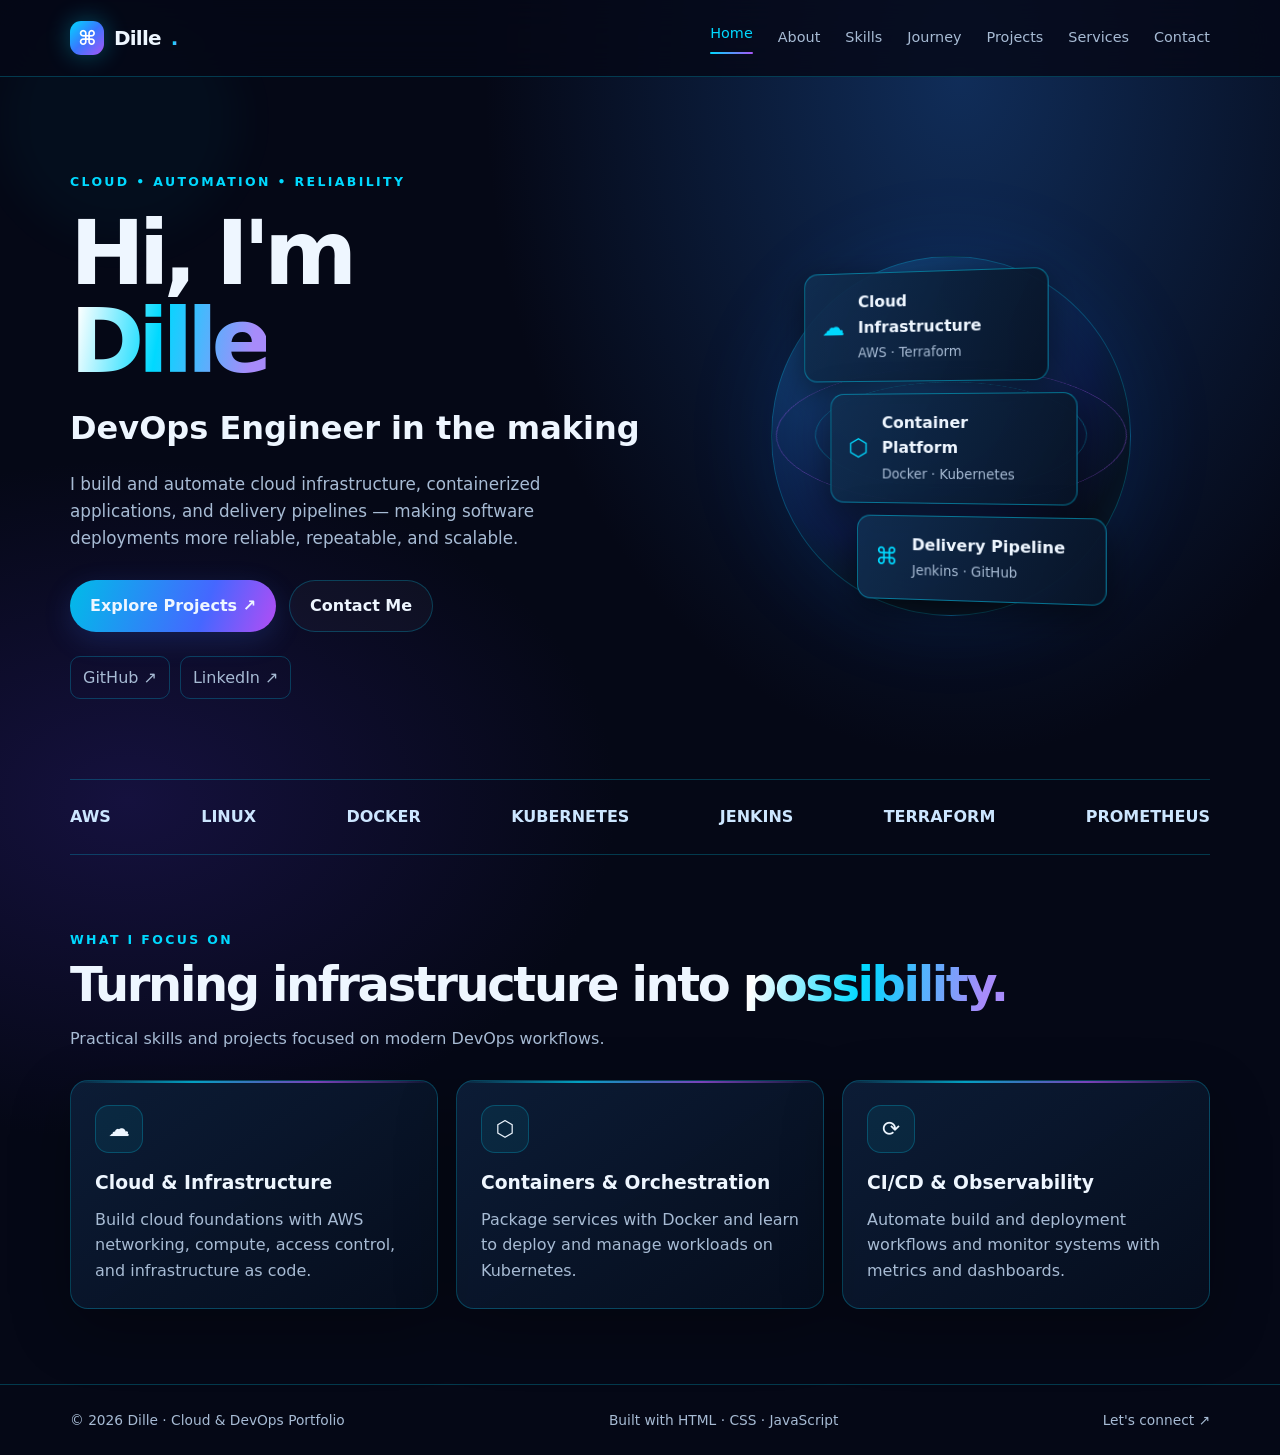
==== index.html @ 9fa3e23a "my-porfolio" ====
<!DOCTYPE html>
<html lang="en">
<head>
    <meta charset="UTF-8">
    <meta name="viewport" content="width=device-width, initial-scale=1.0">
    <meta name="theme-color" content="#050816">
    <meta name="description" content="Dille's Cloud and DevOps Engineer portfolio">
    <title>Home | Dille — DevOps Engineer</title>
    <link rel="stylesheet" href="style.css">
</head>
<body>
    <div class="cursor-glow"></div>
    
    <!-- Navbar Header section -->
    <header class="navbar">
        <div class="container nav-inner">
            <a class="brand" href="index.html">
                <span class="brand-mark">⌘</span>Dille<span class="gradient">.</span>
            </a>
            <nav class="nav-links" aria-label="Main navigation">
                <a class="active" href="index.html">Home</a>
                <a class="" href="about.html">About</a>
                <a class="" href="skills.html">Skills</a>
                <a class="" href="journey.html">Journey</a>
                <a class="" href="projects.html">Projects</a>
                <a class="" href="services.html">Services</a>
                <a class="" href="contact.html">Contact</a>
            </nav>
            <button class="menu-btn" aria-label="Toggle navigation" aria-expanded="false">☰</button>
        </div>
    </header>

    <!-- Main Content -->
    <main>
        <!-- Hero Section -->
        <section class="container hero">
            <div class="reveal">
                <div class="eyebrow">Cloud • Automation • Reliability</div>
                <h1>Hi, I'm<br><span class="gradient">Dille</span></h1>
                <h2>DevOps Engineer in the making</h2>
                <p class="lead">I build and automate cloud infrastructure, containerized applications, and delivery pipelines — making software deployments more reliable, repeatable, and scalable.</p>
                <div class="actions">
                    <a class="btn primary" href="projects.html">Explore Projects ↗</a>
                    <a class="btn" href="contact.html">Contact Me</a>
                </div>
                <div class="socials">
                    <a href="https://github.com/" target="_blank" rel="noreferrer">GitHub ↗</a>
                    <a href="https://www.linkedin.com/" target="_blank" rel="noreferrer">LinkedIn ↗</a>
                </div>
            </div>
            <div class="hero-art reveal">
                <div class="orb"></div>
                <div class="server-stack">
                    <div class="server">
                        <span class="server-icon">☁</span>
                        <div>
                            <strong>Cloud Infrastructure</strong>
                            <small>AWS · Terraform</small>
                        </div>
                        <span class="status"></span>
                    </div>
                    <div class="server">
                        <span class="server-icon">⬡</span>
                        <div>
                            <strong>Container Platform</strong>
                            <small>Docker · Kubernetes</small>
                        </div>
                        <span class="status"></span>
                    </div>
                    <div class="server">
                        <span class="server-icon">⌘</span>
                        <div>
                            <strong>Delivery Pipeline</strong>
                            <small>Jenkins · GitHub</small>
                        </div>
                        <span class="status"></span>
                    </div>
                </div>
            </div>
        </section>

        <!-- Tech Strip Component -->
        <div class="container tech-strip reveal">
            <span>AWS</span>
            <span>LINUX</span>
            <span>DOCKER</span>
            <span>KUBERNETES</span>
            <span>JENKINS</span>
            <span>TERRAFORM</span>
            <span>PROMETHEUS</span>
        </div>

        <!-- Focus / Features Section -->
        <section class="container section">
            <div class="section-head reveal">
                <div class="eyebrow">What I focus on</div>
                <h2>Turning infrastructure into <span class="gradient">possibility.</span></h2>
                <p>Practical skills and projects focused on modern DevOps workflows.</p>
            </div>
            <div class="grid">
                <article class="card reveal">
                    <div class="icon-box">☁</div>
                    <h3>Cloud & Infrastructure</h3>
                    <p>Build cloud foundations with AWS networking, compute, access control, and infrastructure as code.</p>
                </article>
                <article class="card reveal">
                    <div class="icon-box">⬡</div>
                    <h3>Containers & Orchestration</h3>
                    <p>Package services with Docker and learn to deploy and manage workloads on Kubernetes.</p>
                </article>
                <article class="card reveal">
                    <div class="icon-box">⟳</div>
                    <h3>CI/CD & Observability</h3>
                    <p>Automate build and deployment workflows and monitor systems with metrics and dashboards.</p>
                </article>
            </div>
        </section>
    </main>

    <!-- Footer section -->
    <footer class="footer">
        <div class="container footer-inner">
            <span>© <span data-year>2026</span> Dille · Cloud &amp; DevOps Portfolio</span>
            <span>Built with HTML · CSS · JavaScript</span>
            <a href="contact.html">Let's connect ↗</a>
        </div>
    </footer>

    <script src="script.js"></script>
</body>
</html>
---- style.css ----
:root {
    --bg: #050816;
    --panel: #0b1428;
    --panel2: #0a1d36;
    --text: #eef6ff;
    --muted: #a7bbd4;
    --cyan: #00d9ff;
    --blue: #3977ff;
    --purple: #a855f7;
    --line: rgba(0,217,255,.24);
    --shadow: 0 20px 60px rgba(0,0,0,.3);
}

* {
    box-sizing: border-box;
}

html {
    scroll-behavior: smooth;
}

body {
    margin: 0;
    background: radial-gradient(ellipse at 75% 5%, #102d59 0, transparent 35%), 
                radial-gradient(ellipse at 10% 55%, #15113e 0, transparent 30%), 
                var(--bg);
    color: var(--text);
    font-family: Inter, ui-sans-serif, system-ui, -apple-system, Segoe UI, Arial, sans-serif;
    line-height: 1.6;
    overflow-x: hidden;
}



a {
    color: inherit;
    text-decoration: none;
}

.container {
    width: min(1140px, 92%);
    margin: auto;
}

.navbar {
    position: sticky;
    top: 0;
    z-index: 10;
    background: rgba(5, 8, 22, .82);
    backdrop-filter: blur(18px);
    border-bottom: 1px solid var(--line);
}

.nav-inner {
    min-height: 76px;
    display: flex;
    align-items: center;
    justify-content: space-between;
    gap: 20px;
}

.brand {
    font-weight: 850;
    font-size: 1.25rem;
    letter-spacing: -.04em;
    display: flex;
    align-items: center;
    gap: 10px;
}

.brand-mark {
    display: grid;
    place-items: center;
    width: 34px;
    height: 34px;
    border-radius: 11px;
    background: linear-gradient(135deg, var(--cyan), var(--blue), var(--purple));
    color: #fff;
    box-shadow: 0 0 25px #00d9ff55;
}

.nav-links {
    display: flex;
    gap: clamp(10px, 2vw, 25px);
    align-items: center;
}

.nav-links a {
    font-size: .9rem;
    color: var(--muted);
    transition: .25s;
}

.nav-links a:hover,
.nav-links a.active {
    color: var(--cyan);
}

.nav-links a.active:after {
    content: "";
    display: block;
    height: 2px;
    background: linear-gradient(90deg, var(--cyan), var(--purple));
    margin-top: 6px;
    border-radius: 5px;
}

.menu-btn {
    display: none;
    background: transparent;
    color: var(--text);
    border: 1px solid var(--line);
    border-radius: 10px;
    padding: 8px 12px;
    font-size: 1.1rem;
}

.hero {
    min-height: 78vh;
    display: grid;
    grid-template-columns: 1.05fr .95fr;
    align-items: center;
    gap: 50px;
    padding: 70px 0 55px;
}

.eyebrow {
    color: var(--cyan);
    font-size: .78rem;
    font-weight: 800;
    text-transform: uppercase;
    letter-spacing: .19em;
}

.hero h1 {
    font-size: clamp(3.2rem, 7vw, 6rem);
    line-height: .98;
    letter-spacing: -.07em;
    margin: 18px 0;
}

.gradient {
    background: linear-gradient(100deg, #fff 5%, var(--cyan) 45%, #a78bfa 90%);
    -webkit-background-clip: text;
    background-clip: text;
    color: transparent;
}

.hero h2 {
    font-size: clamp(1.3rem, 2.5vw, 2rem);
    margin: 0 0 15px;
}

.lead {
    max-width: 600px;
    color: var(--muted);
    font-size: 1.05rem;
}

.actions {
    display: flex;
    gap: 13px;
    flex-wrap: wrap;
    margin-top: 28px;
}

.btn {
    display: inline-flex;
    align-items: center;
    justify-content: center;
    gap: 9px;
    border-radius: 999px;
    padding: 12px 20px;
    font-weight: 750;
    border: 1px solid var(--line);
    transition: transform .25s, box-shadow .25s;
    background: rgba(255, 255, 255, .03);
    color: var(--text);
    cursor: pointer;
}

.btn.primary {
    border: 0;
    background: linear-gradient(110deg, #00bce8, #4567ff 65%, #b34df4);
    box-shadow: 0 8px 28px #3977ff30;
}

.btn:hover {
    transform: translateY(-3px);
    box-shadow: 0 10px 30px #00d9ff2b;
}

.hero-art {
    min-height: 420px;
    position: relative;
    display: grid;
    place-items: center;
}

.orb {
    position: absolute;
    width: min(360px, 75vw);
    aspect-ratio: 1;
    border-radius: 50%;
    background: radial-gradient(circle at 35% 25%, #164e8a, #0b1740 55%, #070b19 72%);
    border: 1px solid #00d9ff44;
    box-shadow: 0 0 90px #006aff22, inset 0 0 60px #00d9ff15;
    animation: float 6s ease-in-out infinite;
}

.orb:before,
.orb:after {
    content: "";
    position: absolute;
    inset: 12%;
    border: 1px solid #00d9ff55;
    border-radius: 50%;
    transform: rotateX(67deg) rotateZ(-25deg);
}

.orb:after {
    inset: 1%;
    transform: rotateX(67deg) rotateZ(35deg);
    border-color: #a855f766;
}

.server-stack {
    position: relative;
    z-index: 1;
    display: grid;
    gap: 12px;
    transform: perspective(800px) rotateY(-9deg);
}

.server {
    width: 250px;
    padding: 16px 18px;
    border: 1px solid #00d9ff75;
    border-radius: 14px;
    background: linear-gradient(115deg, #102d50ee, #071326f5);
    box-shadow: 0 10px 35px #0008;
    display: flex;
    align-items: center;
    gap: 14px;
    animation: float 5s ease-in-out infinite;
}

.server:nth-child(2) {
    margin-left: 28px;
    animation-delay: -1.2s;
}

.server:nth-child(3) {
    margin-left: 56px;
    animation-delay: -2.2s;
}

.server-icon {
    font-size: 1.5rem;
    color: var(--cyan);
}

.server strong {
    display: block;
}

.server small {
    color: var(--muted);
}

.sidebar {
    margin-left: auto;
    width: 8px;
    height: 8px;
    border-radius: 50%;
    background: #41f5a5;
    box-shadow: 0 0 12px #41f5a5;
}

.tech-strip {
    display: flex;
    justify-content: space-between;
    gap: 16px;
    flex-wrap: wrap;
    padding: 24px 0;
    border-top: 1px solid var(--line);
    border-bottom: 1px solid var(--line);
    color: var(--muted);
    font-weight: 750;
}


.tech-strip span {
    color: #cce6ff;
}

/* Base Layout Sections */
.section {
    padding: 75px 0;
}

.section-head {
    margin-bottom: 28px;
}

.section-head h1,
.section-head h2 {
    font-size: clamp(2rem, 4vw, 3rem);
    letter-spacing: -.05em;
    line-height: 1.1;
    margin: 8px 0;
}

.section-head p {
    color: var(--muted);
    max-width: 700px;
}

/* Layout Grids */
.grid {
    display: grid;
    grid-template-columns: repeat(3, 1fr);
    gap: 18px;
}

.grid.two {
    grid-template-columns: repeat(2, 1fr);
}

/* UI Cards and Elements */
.card {
    position: relative;
    padding: 24px;
    border: 1px solid var(--line);
    border-radius: 18px;
    background: linear-gradient(145deg, rgba(13, 31, 57, .9), rgba(6, 14, 30, .92));
    box-shadow: var(--shadow);
    transition: transform .25s, border-color .25s;
    overflow: hidden;
}

.card:before {
    content: "";
    position: absolute;
    inset: 0 auto auto 0;
    width: 100%;
    height: 2px;
    background: linear-gradient(90deg, transparent, var(--cyan), var(--purple), transparent);
    opacity: .7;
}

.card:hover {
    transform: translateY(-5px);
    border-color: #00d9ff77;
}

.icon-box {
    width: 48px;
    height: 48px;
    display: grid;
    place-items: center;
    background: #00d9ff12;
    border: 1px solid var(--line);
    border-radius: 14px;
    font-size: 1.35rem;
    margin-bottom: 15px;
}

.card h3 {
    margin: 4px 0 9px;
}

.card p {
    color: var(--muted);
    margin: 0;
}

/* Component Badges and Subsections */
.tags {
    display: flex;
    flex-wrap: wrap;
    gap: 7px;
    margin-top: 16px;
}

.tag {
    font-size: .75rem;
    border: 1px solid var(--line);
    color: #cdeaff;
    background: #00d9ff0a;
    border-radius: 999px;
    padding: 4px 9px;
}

.page-hero {
    padding: 75px 0 35px;
}

.page-hero h1 {
    font-size: clamp(2.7rem, 6vw, 4.6rem);
    letter-spacing: -.06em;
    line-height: 1.05;
    margin: 12px 0;
}

.page-hero p {
    color: var(--muted);
    max-width: 700px;
}

/* Profile List Configurations */
.profile-list {
    display: grid;
    grid-template-columns: repeat(2, 1fr);
    gap: 12px;
    margin-top: 24px;
}

.profile-item {
    border-bottom: 1px solid var(--line);
    padding: 12px 0;
    color: var(--muted);
}

.profile-item strong {
    color: var(--text);
    display: block;
}

/* Interactive Components & Timelines */
.timeline {
    position: relative;
    margin: 25px 0 0 13px;
    padding-left: 30px;
    border-left: 1px solid #00d9ff77;
}

.timeline-item {
    position: relative;
    padding: 0 0 30px;
}

.timeline-item:before {
    content: "";
    position: absolute;
    left: -37px;
    top: 6px;
    width: 13px;
    height: 13px;
    border-radius: 50%;
    background: var(--cyan);
    box-shadow: 0 0 16px #00d9ff;
}

.timeline-item .date {
    color: var(--cyan);
    font-size: .8rem;
    font-weight: 800;
    letter-spacing: .08em;
}

.timeline-item h3 {
    margin: 5px 0;
}

.skill-row {
    display: flex;
    align-items: center;
    justify-content: space-between;
    gap: 15px;
}

.skillbar {
    height: 7px;
    border-radius: 10px;
    background: #ffffff12;
    margin-top: 12px;
    overflow: hidden;
}

.skillbar span {
    display: block;
    height: 100%;
    border-radius: 10px;
    background: linear-gradient(90deg, var(--cyan), var(--blue), var(--purple));
    width: var(--level);
    animation: grow 1.3s ease both;
}

.project-top {
    display: flex;
    align-items: center;
    justify-content: space-between;
    gap: 12px;
}

.project-symbol {
    font-size: 1.7rem;
}

.project-link {
    color: var(--cyan);
    font-size: .9rem;
    font-weight: 750;
    display: inline-block;
    margin-top: 17px;
}

/* Form and Contact Components */
.contact-layout {
    display: grid;
    grid-template-columns: .8fr 1.2fr;
    gap: 25px;
}

.contact-method {
    padding: 15px 0;
    border-bottom: 1px solid var(--line);
    color: var(--muted);
}

.contact-method strong {
    display: block;
    color: var(--text);
}

form {
    display: grid;
    gap: 13px;
}

label {
    font-size: .86rem;
    color: #d7e8fa;
}

input,
textarea {
    width: 100%;
    padding: 13px 14px;
    border-radius: 11px;
    border: 1px solid #244365;
    background: #061023;
    color: var(--text);
    font: inherit;
    outline: none;
}

input:focus,
textarea:focus {
    border-color: var(--cyan);
    box-shadow: 0 0 0 3px #00d9ff13;
}

textarea {
    min-height: 135px;
    resize: vertical;
}

.notice {
    color: var(--muted);
    font-size: .83rem;
}

/* Footer & Global Decorative Items */
.footer {
    border-top: 1px solid var(--line);
    padding: 24px 0;
    color: var(--muted);
    font-size: .86rem;
}

.footer-inner {
    display: flex;
    justify-content: space-between;
    gap: 14px;
    flex-wrap: wrap;
}

.reveal {
    opacity: 0;
    transform: translateY(18px);
    transition: opacity .7s ease, transform .7s ease;
}

.reveal.visible {
    opacity: 1;
    transform: none;
}

.cursor-glow {
    position: fixed;
    width: 240px;
    height: 240px;
    border-radius: 50%;
    background: #00d9ff08;
    pointer-events: none;
    z-index: -1;
    filter: blur(20px);
}

.socials {
    display: flex;
    gap: 10px;
    margin-top: 24px;
}

.socials a {
    border: 1px solid var(--line);
    border-radius: 10px;
    padding: 8px 12px;
    color: var(--muted);
}

.socials a:hover {
    color: var(--cyan);
    border-color: var(--cyan);
}

/* Core Animations */
@keyframes float {
    0%, 100% {
        transform: translateY(0);
    }
    50% {
        transform: translateY(-12px);
    }
}

@keyframes grow {
    from {
        width: 0;
    }
    to {
        width: var(--level);
    }
}

/* Media Queries (Responsive Styling) */
@media(max-width: 850px) {
    .nav-links {
        display: none;
        position: absolute;
        left: 4%;
        right: 4%;
        top: 70px;
        padding: 18px;
        background: #081226;
        border: 1px solid var(--line);
        border-radius: 16px;
        flex-direction: column;
        align-items: stretch;
    }

    .nav-links.open {
        display: flex;
    }

    .nav-links a {
        padding: 7px;
    }

    .menu-btn {
        display: block;
    }

    .hero {
        grid-template-columns: 1fr;
        gap: 20px;
        padding-top: 50px;
    }

    .hero-art {
        min-height: 350px;
    }

    .grid {
        grid-template-columns: repeat(2, 1fr);
    }

    .contact-layout {
        grid-template-columns: 1fr;
    }

    .tech-strip {
        justify-content: center;
    }
}

@media(max-width: 560px) {
    .grid,
    .grid.two {
        grid-template-columns: 1fr;
    }

    .profile-list {
        grid-template-columns: 1fr;
    }

    .hero h1 {
        font-size: 3.5rem;
    }

    .hero-art {
        min-height: 300px;
    }

    .server {
        width: 220px;
    }

    .server:nth-child(2) {
        margin-left: 16px;
    }

    .server:nth-child(3) {
        margin-left: 32px;
    }

    .section {
        padding: 55px 0;
    }

    .page-hero {
        padding-top: 55px;
    }
}
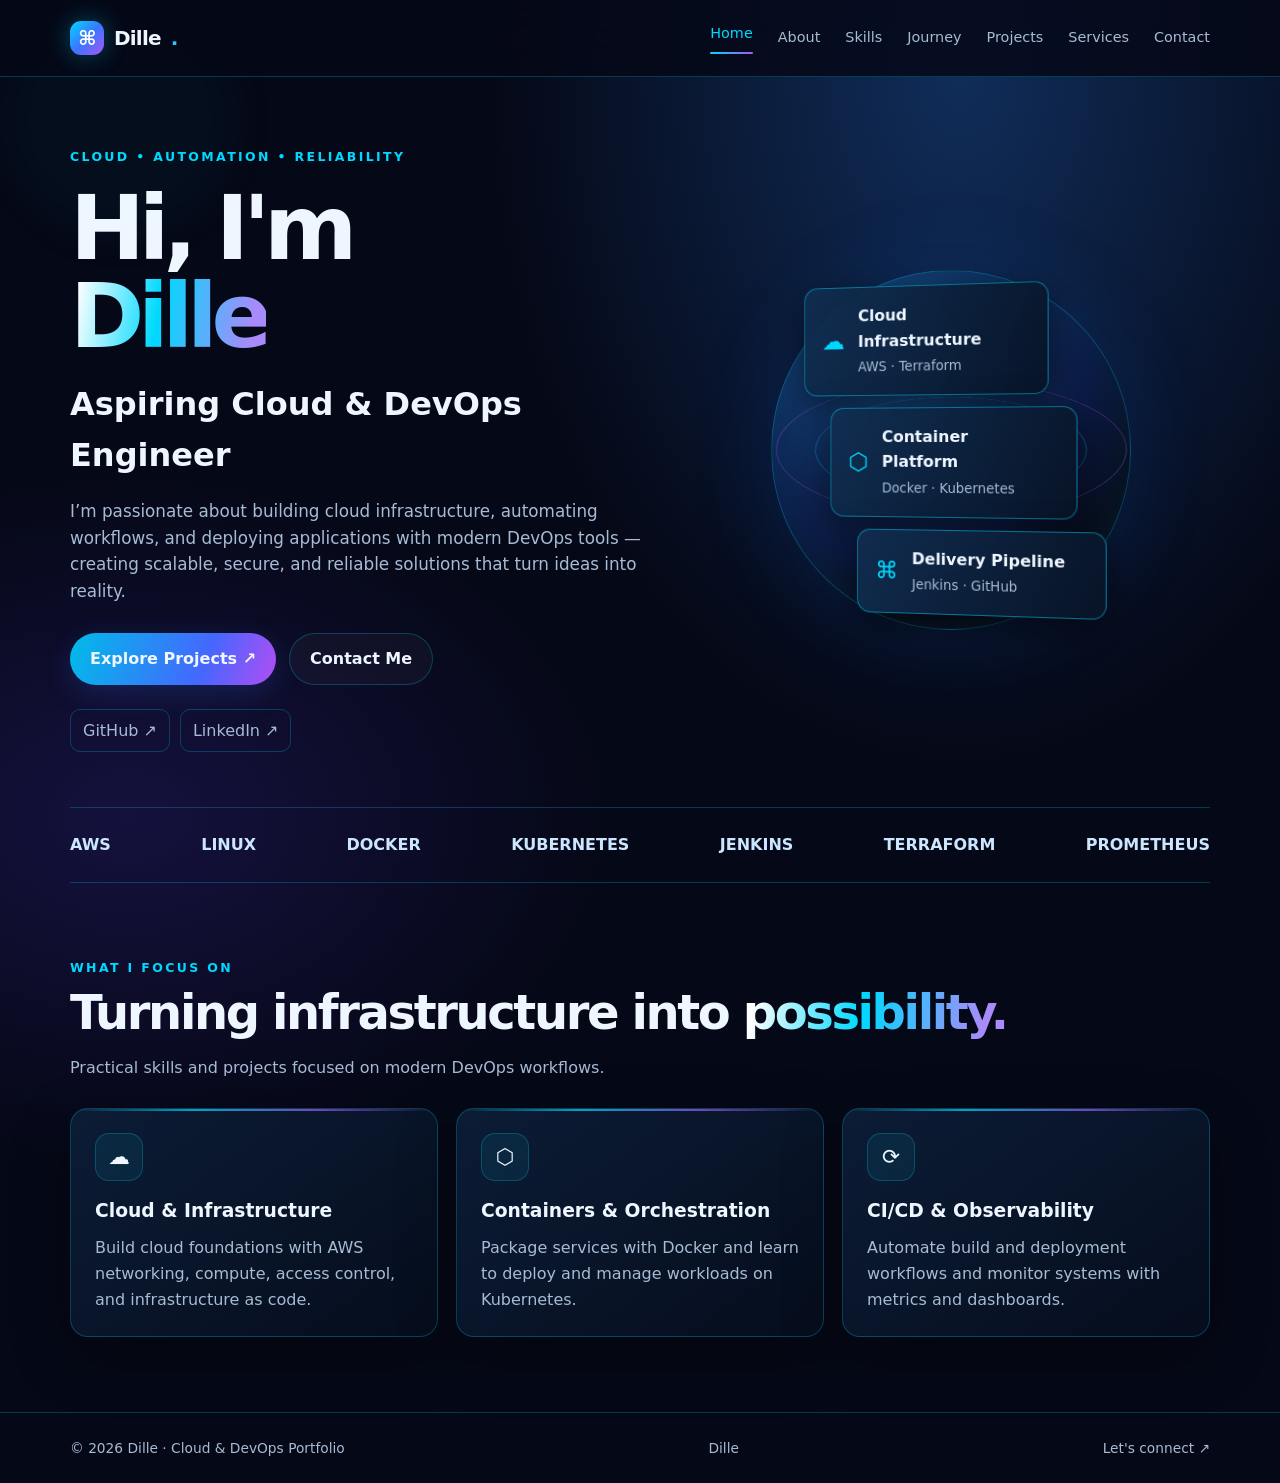
==== commit 0a4a6b89: "contact.html" ====
--- a/index.html
+++ b/index.html
@@ -37,8 +37,8 @@
             <div class="reveal">
                 <div class="eyebrow">Cloud • Automation • Reliability</div>
                 <h1>Hi, I'm<br><span class="gradient">Dille</span></h1>
-                <h2>DevOps Engineer in the making</h2>
-                <p class="lead">I build and automate cloud infrastructure, containerized applications, and delivery pipelines — making software deployments more reliable, repeatable, and scalable.</p>
+                <h2>Aspiring Cloud & DevOps Engineer</h2>
+                <p class="lead">I’m passionate about building cloud infrastructure, automating workflows, and deploying applications with modern DevOps tools — creating scalable, secure, and reliable solutions that turn ideas into reality.</p>
                 <div class="actions">
                     <a class="btn primary" href="projects.html">Explore Projects ↗</a>
                     <a class="btn" href="contact.html">Contact Me</a>
@@ -121,7 +121,7 @@
     <footer class="footer">
         <div class="container footer-inner">
             <span>© <span data-year>2026</span> Dille · Cloud &amp; DevOps Portfolio</span>
-            <span>Built with HTML · CSS · JavaScript</span>
+            <span>Dille</span>
             <a href="contact.html">Let's connect ↗</a>
         </div>
     </footer>
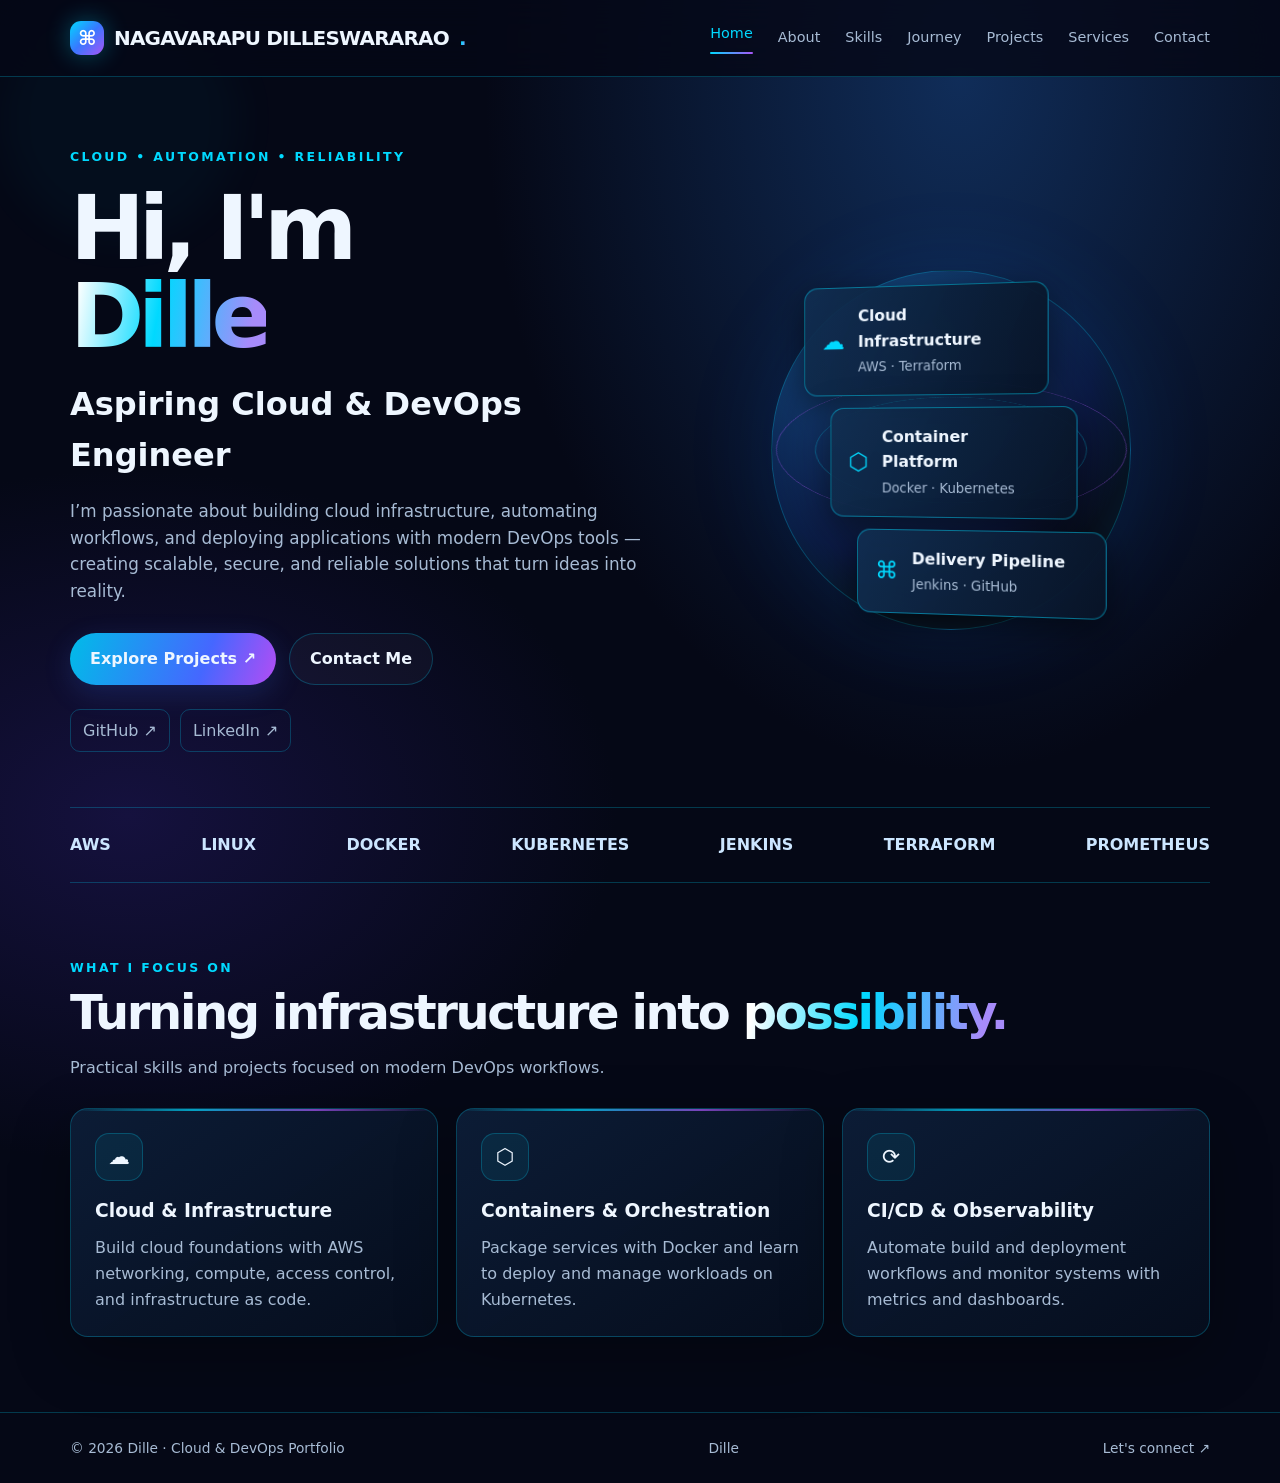
==== commit dc8b9f35: "contact.html" ====
--- a/index.html
+++ b/index.html
@@ -15,7 +15,7 @@
     <header class="navbar">
         <div class="container nav-inner">
             <a class="brand" href="index.html">
-                <span class="brand-mark">⌘</span>Dille<span class="gradient">.</span>
+                <span class="brand-mark">⌘</span>NAGAVARAPU DILLESWARARAO<span class="gradient">.</span>
             </a>
             <nav class="nav-links" aria-label="Main navigation">
                 <a class="active" href="index.html">Home</a>
